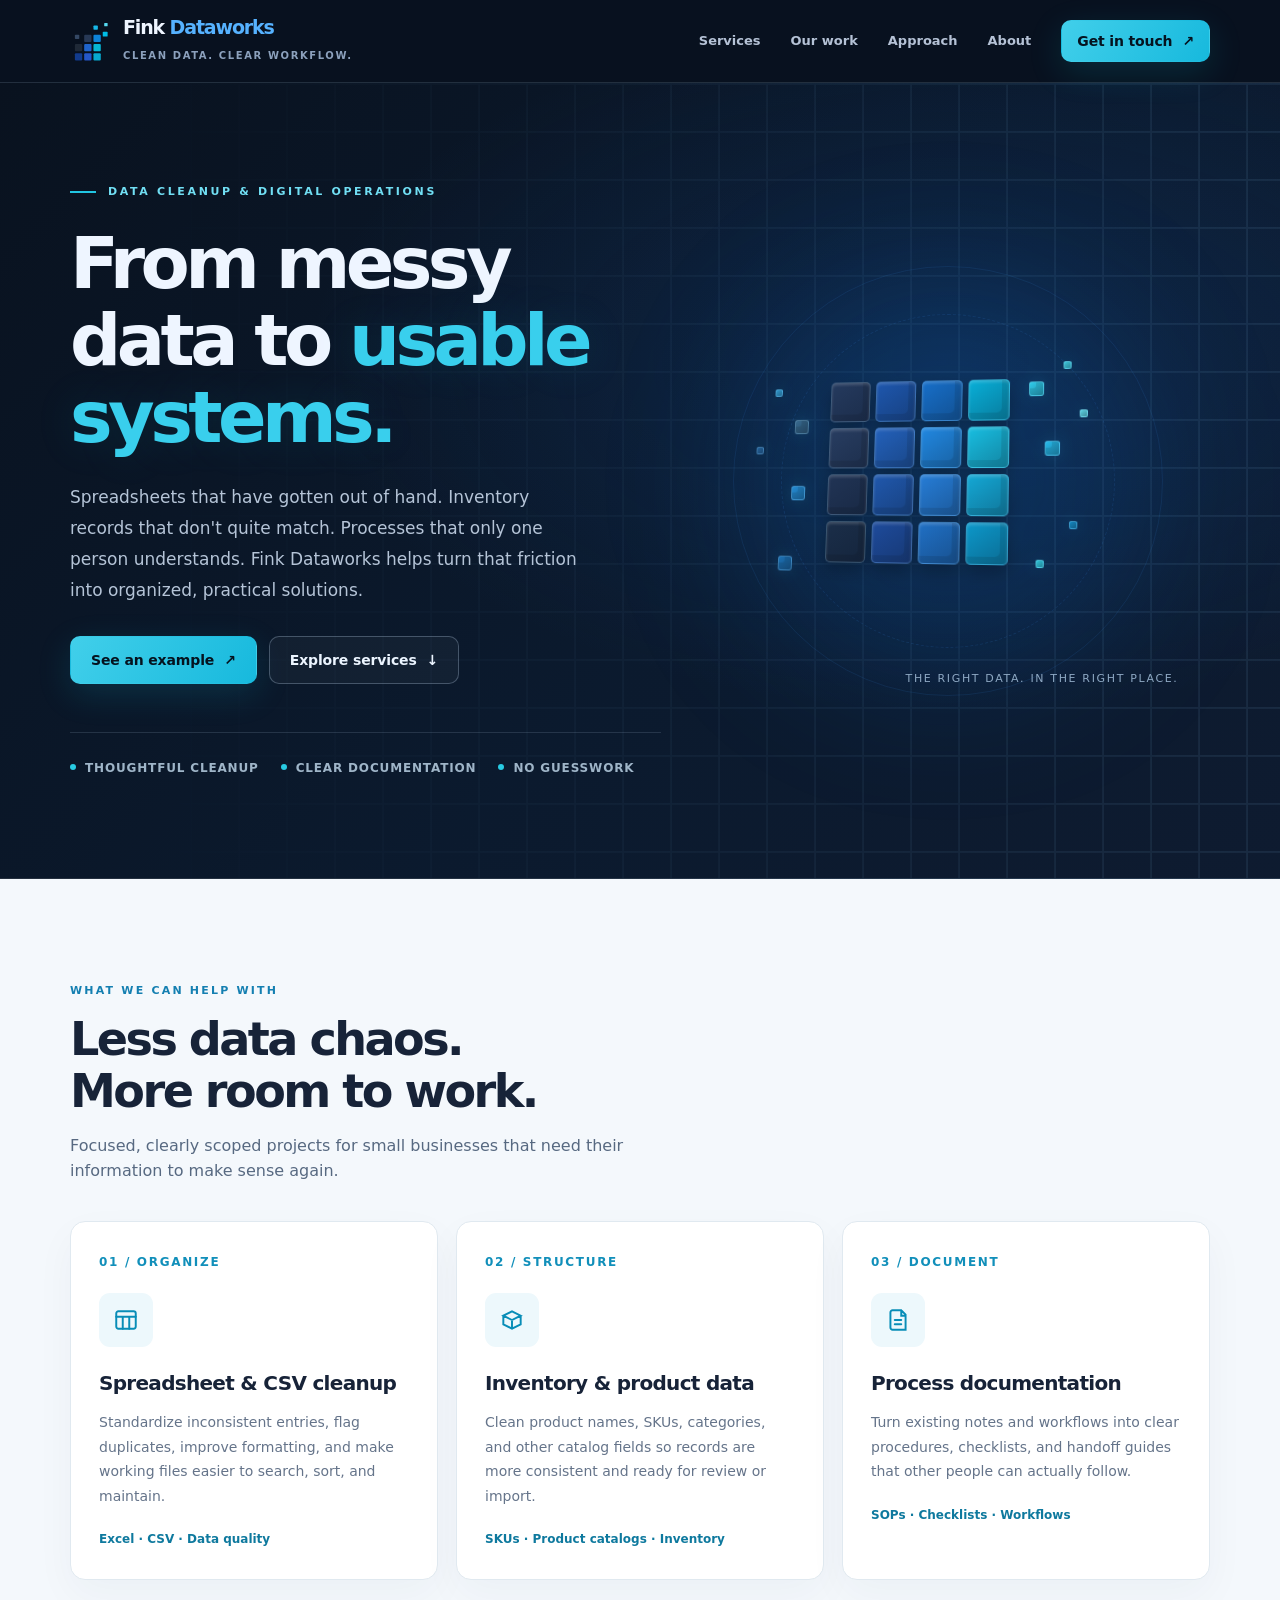
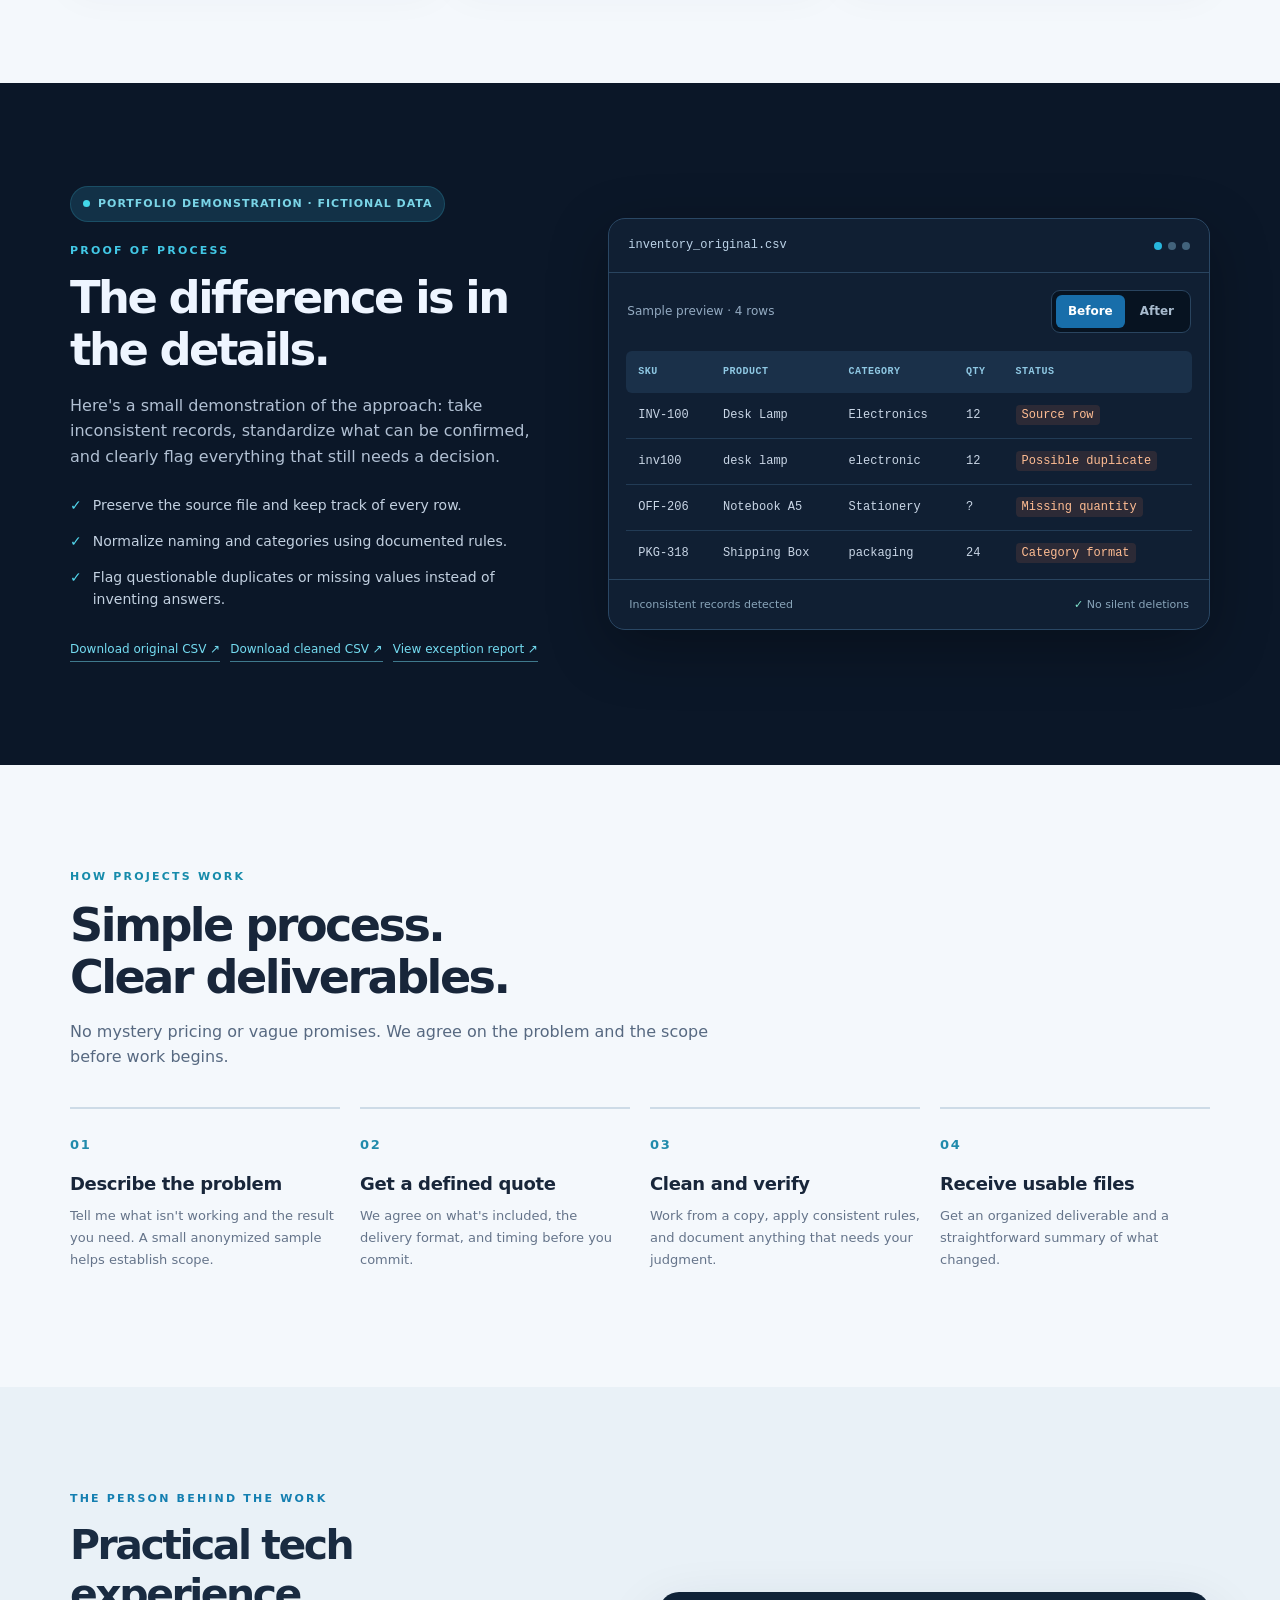
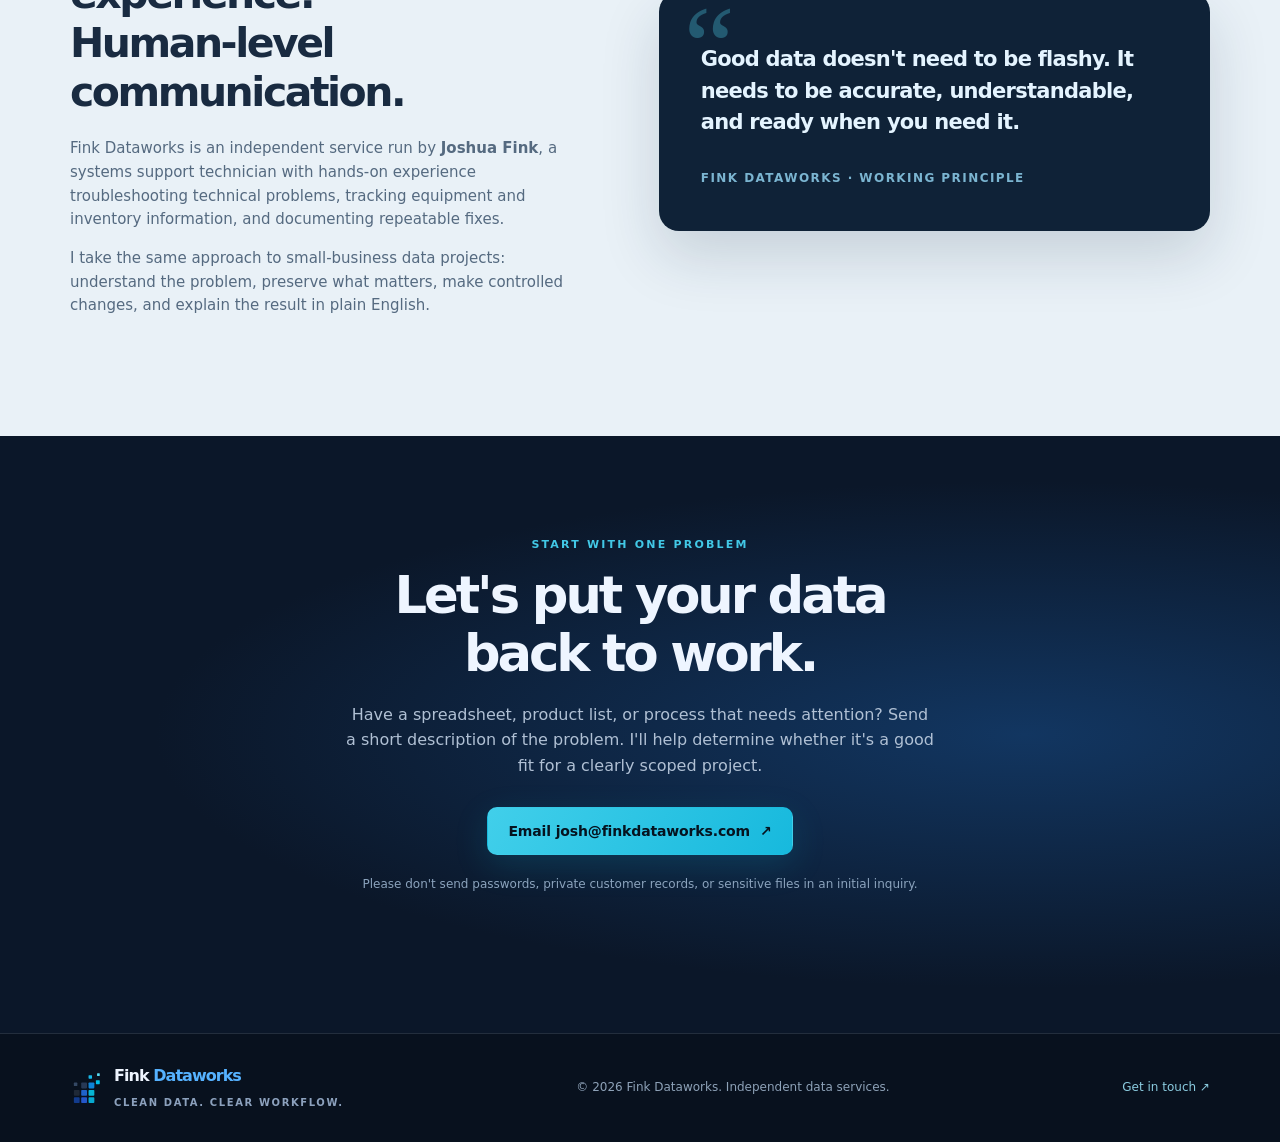
==== index.html @ ffed11e1 "Add files via upload" ====
<!doctype html>
<html lang="en">
<head>
  <meta charset="utf-8">
  <meta name="viewport" content="width=device-width, initial-scale=1">
  <meta name="theme-color" content="#09121f">
  <meta name="description" content="Fink Dataworks helps small businesses clean spreadsheets, organize inventory data, and document reliable processes. Independent, practical data cleanup services.">
  <meta name="color-scheme" content="dark light">
  <meta property="og:type" content="website">
  <meta property="og:title" content="Fink Dataworks | Clean data. Clear workflow.">
  <meta property="og:description" content="Turning messy data into usable systems. Spreadsheet cleanup, inventory organization, and process documentation.">
  <meta property="og:url" content="https://finkdataworks.com/">
  <link rel="canonical" href="https://finkdataworks.com/">
  <link rel="icon" type="image/svg+xml" href="assets/favicon.svg">
  <link rel="stylesheet" href="assets/site.css">
  <title>Fink Dataworks | Data Cleanup &amp; Process Documentation</title>
</head>
<body>
  <a class="skip-link" href="#main">Skip to content</a>
  <header class="site-header">
    <div class="container nav-shell">
      <a class="brand" href="#home" aria-label="Fink Dataworks homepage">
        <img class="brand-mark" src="assets/logo-mark.svg" width="43" height="43" alt="">
        <span><span class="brand-word">Fink <span>Dataworks</span></span><br><span class="brand-caption">Clean data. Clear workflow.</span></span>
      </a>
      <nav class="desktop-nav" aria-label="Main navigation">
        <a href="#services">Services</a>
        <a href="#work">Our work</a>
        <a href="#approach">Approach</a>
        <a href="#about">About</a>
        <a class="btn btn-primary nav-btn" href="mailto:josh@finkdataworks.com?subject=Project%20inquiry%20%E2%80%94%20Fink%20Dataworks">Get in touch <span aria-hidden="true">↗</span></a>
      </nav>
      <button class="menu-btn" aria-label="Toggle navigation" aria-controls="mobile-nav" aria-expanded="false" data-menu-toggle>
        <svg viewBox="0 0 24 24" fill="none" stroke="currentColor" stroke-width="2" stroke-linecap="round" aria-hidden="true"><path d="M4 7h16M4 12h16M4 17h16"/></svg>
      </button>
    </div>
    <nav class="mobile-nav" id="mobile-nav" aria-label="Mobile navigation" data-menu>
      <a href="#services">Services</a><a href="#work">Our work</a><a href="#approach">Approach</a><a href="#about">About</a><a href="#contact">Contact</a>
    </nav>
  </header>
  <main id="main">
    <section id="home" class="hero" aria-labelledby="hero-heading">
      <div class="container hero-grid">
        <div class="hero-copy">
          <div class="eyebrow">Data cleanup &amp; digital operations</div>
          <h1 id="hero-heading">From messy data to <em>usable systems.</em></h1>
          <p>Spreadsheets that have gotten out of hand. Inventory records that don't quite match. Processes that only one person understands. Fink Dataworks helps turn that friction into organized, practical solutions.</p>
          <div class="hero-actions">
            <a href="#work" class="btn btn-primary">See an example <span aria-hidden="true">↗</span></a>
            <a href="#services" class="btn btn-outline">Explore services <span aria-hidden="true">↓</span></a>
          </div>
          <div class="trust-row" aria-label="Service focus"><span>Thoughtful cleanup</span><span>Clear documentation</span><span>No guesswork</span></div>
        </div>
        <div class="blocks-art" aria-hidden="true">
          <div class="orbital"></div>
          <div class="pixel-field" id="pixel-field"></div>
          <div class="visual-caption">The right data. In the right place.</div>
        </div>
      </div>
    </section>
    <section class="section services" id="services" aria-labelledby="services-title">
      <div class="container">
        <div class="section-head"><div class="overline">What we can help with</div><h2 id="services-title">Less data chaos.<br>More room to work.</h2><p>Focused, clearly scoped projects for small businesses that need their information to make sense again.</p></div>
        <div class="service-grid">
          <article class="service"><div class="service-no">01 / ORGANIZE</div><div class="service-icon" aria-hidden="true"><svg viewBox="0 0 24 24" fill="none" stroke="currentColor" stroke-width="1.8" stroke-linecap="round"><rect x="3" y="4" width="18" height="16" rx="2"/><path d="M3 9h18M9 9v11M15 9v11"/></svg></div><h3>Spreadsheet &amp; CSV cleanup</h3><p>Standardize inconsistent entries, flag duplicates, improve formatting, and make working files easier to search, sort, and maintain.</p><small>Excel · CSV · Data quality</small></article>
          <article class="service"><div class="service-no">02 / STRUCTURE</div><div class="service-icon" aria-hidden="true"><svg viewBox="0 0 24 24" fill="none" stroke="currentColor" stroke-width="1.8" stroke-linecap="round"><path d="m4 8 8-4 8 4-8 4-8-4ZM4 8v8l8 4 8-4V8M12 12v8"/></svg></div><h3>Inventory &amp; product data</h3><p>Clean product names, SKUs, categories, and other catalog fields so records are more consistent and ready for review or import.</p><small>SKUs · Product catalogs · Inventory</small></article>
          <article class="service"><div class="service-no">03 / DOCUMENT</div><div class="service-icon" aria-hidden="true"><svg viewBox="0 0 24 24" fill="none" stroke="currentColor" stroke-width="1.8" stroke-linecap="round"><path d="M7 3h8l4 4v14H7a2 2 0 0 1-2-2V5a2 2 0 0 1 2-2ZM15 3v5h4M9 12h6M9 16h6"/></svg></div><h3>Process documentation</h3><p>Turn existing notes and workflows into clear procedures, checklists, and handoff guides that other people can actually follow.</p><small>SOPs · Checklists · Workflows</small></article>
        </div>
      </div>
    </section>
    <section class="section work" id="work" aria-labelledby="work-title">
      <div class="container work-wrap">
        <div>
          <div class="case-note">Portfolio demonstration · Fictional data</div>
          <div class="overline">Proof of process</div>
          <h2 id="work-title">The difference is in the details.</h2>
          <p>Here's a small demonstration of the approach: take inconsistent records, standardize what can be confirmed, and clearly flag everything that still needs a decision.</p>
          <div class="work-steps">
            <div><b>✓</b><span>Preserve the source file and keep track of every row.</span></div>
            <div><b>✓</b><span>Normalize naming and categories using documented rules.</span></div>
            <div><b>✓</b><span>Flag questionable duplicates or missing values instead of inventing answers.</span></div>
          </div>
          <div class="case-actions">
            <a href="samples/inventory_original.csv" download>Download original CSV ↗</a>
            <a href="samples/inventory_cleaned.csv" download>Download cleaned CSV ↗</a>
            <a href="samples/inventory_exceptions.csv" download>View exception report ↗</a>
          </div>
        </div>
        <div class="data-window" aria-label="Interactive data cleanup example">
          <div class="data-topbar"><span class="file-name" data-sample-file>inventory_original.csv</span><span class="window-lights" aria-hidden="true"><i></i><i></i><i></i></span></div>
          <div class="data-toolbar"><span>Sample preview · 4 rows</span><div class="switch" role="group" aria-label="Show data before or after cleanup"><button type="button" aria-pressed="true" data-view="before">Before</button><button type="button" aria-pressed="false" data-view="after">After</button></div></div>
          <div class="table-scroll"><table class="sample-table"><thead><tr><th>SKU</th><th>Product</th><th>Category</th><th>Qty</th><th>Status</th></tr></thead><tbody data-sample-rows></tbody></table></div>
          <div class="data-foot"><span data-sample-summary>Inconsistent records detected</span><span><b>✓</b> No silent deletions</span></div>
        </div>
      </div>
    </section>
    <section class="section process" id="approach" aria-labelledby="approach-title">
      <div class="container"><div class="section-head"><div class="overline">How projects work</div><h2 id="approach-title">Simple process.<br>Clear deliverables.</h2><p>No mystery pricing or vague promises. We agree on the problem and the scope before work begins.</p></div>
        <div class="process-grid">
          <div class="step"><strong>01</strong><h3>Describe the problem</h3><p>Tell me what isn't working and the result you need. A small anonymized sample helps establish scope.</p></div>
          <div class="step"><strong>02</strong><h3>Get a defined quote</h3><p>We agree on what's included, the delivery format, and timing before you commit.</p></div>
          <div class="step"><strong>03</strong><h3>Clean and verify</h3><p>Work from a copy, apply consistent rules, and document anything that needs your judgment.</p></div>
          <div class="step"><strong>04</strong><h3>Receive usable files</h3><p>Get an organized deliverable and a straightforward summary of what changed.</p></div>
        </div>
      </div>
    </section>
    <section class="section about" id="about" aria-labelledby="about-title">
      <div class="container about-grid">
        <div><div class="overline">The person behind the work</div><h2 id="about-title">Practical tech experience.<br>Human-level communication.</h2><p>Fink Dataworks is an independent service run by <strong>Joshua Fink</strong>, a systems support technician with hands-on experience troubleshooting technical problems, tracking equipment and inventory information, and documenting repeatable fixes.</p><p>I take the same approach to small-business data projects: understand the problem, preserve what matters, make controlled changes, and explain the result in plain English.</p></div>
        <div class="quote-panel"><p>Good data doesn't need to be flashy. It needs to be accurate, understandable, and ready when you need it.</p><span>Fink Dataworks · Working principle</span></div>
      </div>
    </section>
    <section class="contact" id="contact" aria-labelledby="contact-title"><div class="container contact-box"><div class="overline">Start with one problem</div><h2 id="contact-title">Let's put your data<br>back to work.</h2><p>Have a spreadsheet, product list, or process that needs attention? Send a short description of the problem. I'll help determine whether it's a good fit for a clearly scoped project.</p><a class="btn btn-primary" href="mailto:josh@finkdataworks.com?subject=Project%20inquiry%20%E2%80%94%20Fink%20Dataworks">Email josh@finkdataworks.com <span aria-hidden="true">↗</span></a><p class="tiny">Please don't send passwords, private customer records, or sensitive files in an initial inquiry.</p></div></section>
  </main>
  <footer class="footer"><div class="container footer-inner"><a class="brand" href="#home"><img class="brand-mark" src="assets/logo-mark.svg" alt="" width="34" height="34"><span><span class="brand-word">Fink <span>Dataworks</span></span><br><span class="brand-caption">Clean data. Clear workflow.</span></span></a><p>© <span id="year">2026</span> Fink Dataworks. Independent data services.</p><p><a href="mailto:josh@finkdataworks.com">Get in touch ↗</a></p></div></footer>
  <script src="assets/main.js" defer></script>
</body>
</html>
---- assets/site.css ----
:root{color-scheme:dark;--ink:#eef5ff;--muted:#a9b8cd;--soft:#7f91ab;--dark:#09121f;--navy:#0f172a;--navy2:#12213a;--card:#101d30;--line:rgba(172,198,225,.16);--blue:#347cf5;--cyan:#21c5e2;--shine:#86eaff;--white:#fff;--max:1140px;font-family:Inter,ui-sans-serif,system-ui,-apple-system,BlinkMacSystemFont,"Segoe UI",sans-serif;font-synthesis:none}
*{box-sizing:border-box}html{scroll-behavior:smooth}body{margin:0;background:#0a1321;color:var(--ink);line-height:1.58;-webkit-font-smoothing:antialiased}::selection{color:#07121d;background:#5bdeee}a{color:inherit}button,a{ -webkit-tap-highlight-color:transparent}a:focus-visible,button:focus-visible,summary:focus-visible{outline:3px solid var(--cyan);outline-offset:4px}img{max-width:100%;height:auto}button{font:inherit}.container{width:min(var(--max),calc(100% - 48px));margin-inline:auto}.skip-link{position:absolute;top:-100px;left:12px;background:#fff;color:#07121d;padding:12px 18px;z-index:30}.skip-link:focus{top:12px}.site-header{position:sticky;top:0;z-index:20;background:rgba(9,18,31,.88);backdrop-filter:blur(20px);border-bottom:1px solid var(--line)}.nav-shell{display:flex;align-items:center;justify-content:space-between;min-height:82px;gap:24px}.brand{display:inline-flex;align-items:center;gap:10px;text-decoration:none;white-space:nowrap}.brand-mark{width:43px;height:43px}.brand-word{font-size:19px;font-weight:800;letter-spacing:-.06em;line-height:1.05}.brand-word span{color:#56b2ff}.brand-caption{font-size:10px;letter-spacing:.16em;text-transform:uppercase;color:#8ca1bd;font-weight:650}.desktop-nav{display:flex;gap:30px;align-items:center}.desktop-nav a:not(.btn){color:#b5c2d6;text-decoration:none;font-size:13px;font-weight:600;transition:color .2s}.desktop-nav a:not(.btn):hover{color:#fff}.btn{display:inline-flex;align-items:center;justify-content:center;gap:10px;min-height:48px;padding:12px 20px;border:1px solid transparent;border-radius:10px;text-decoration:none;font-weight:750;font-size:14px;letter-spacing:-.01em;transition:transform .2s,box-shadow .2s,background .2s;cursor:pointer}.btn:hover{transform:translateY(-2px)}.btn-primary{color:#05131f;background:linear-gradient(120deg,#41cfea,#17b9dd);box-shadow:0 10px 34px rgba(11,195,228,.15)}.btn-primary:hover{box-shadow:0 12px 42px rgba(11,195,228,.28)}.btn-outline{border-color:rgba(187,208,233,.3);background:rgba(255,255,255,.035);color:#ecf5ff}.btn-outline:hover{background:rgba(255,255,255,.08)}.nav-btn{min-height:41px;padding:9px 15px}.menu-btn,.mobile-nav{display:none}.hero{overflow:hidden;position:relative;background:radial-gradient(ellipse at 75% 35%,rgba(21,73,140,.28),transparent 48%),linear-gradient(135deg,#09121f,#0b1a2e 58%,#0e1b30);border-bottom:1px solid var(--line)}.hero:before{content:"";position:absolute;inset:0;opacity:.13;background-image:linear-gradient(90deg,transparent 96%,#6a9bbf 97%),linear-gradient(0deg,transparent 96%,#6a9bbf 97%);background-size:48px 48px;mask-image:linear-gradient(90deg,transparent 10%,black 100%);pointer-events:none}.hero-grid{display:grid;grid-template-columns:1.06fr .94fr;gap:24px;align-items:center;min-height:640px;padding-block:100px 100px}.hero-copy{z-index:2}.eyebrow{color:#71dff4;text-transform:uppercase;font-size:11px;font-weight:800;letter-spacing:.24em;display:flex;align-items:center;gap:12px}.eyebrow:before{content:"";width:26px;height:2px;background:var(--cyan)}h1,h2,h3,p{margin-top:0}h1{font-size:clamp(3.3rem,5.6vw,5.8rem);line-height:1.07;letter-spacing:-.064em;margin:25px 0 27px;font-weight:800}h1 em{font-style:normal;color:#39cfed;text-shadow:0 0 45px rgba(33,197,226,.13)}.hero-copy>p{max-width:510px;font-size:17px;color:#b5c4d7;line-height:1.82;margin-bottom:30px}.hero-actions{display:flex;flex-wrap:wrap;gap:12px}.trust-row{display:flex;gap:22px;flex-wrap:wrap;margin-top:48px;padding-top:26px;border-top:1px solid var(--line);font-size:12px;letter-spacing:.07em;color:#9fb5c8;text-transform:uppercase;font-weight:700}.trust-row span:before{content:"";display:inline-block;width:6px;height:6px;background:#28cbe3;border-radius:50%;margin-right:9px;vertical-align:2px}.blocks-art{min-height:440px;position:relative;display:flex;justify-content:center;align-items:center;isolation:isolate}.blocks-art:before{content:"";position:absolute;width:78%;aspect-ratio:1;filter:blur(70px);background:rgba(9,118,228,.16);border-radius:50%}.orbital{position:absolute;width:82%;aspect-ratio:1;border:1px solid rgba(59,144,232,.11);border-radius:50%}.orbital:after{content:"";position:absolute;inset:11%;border:1px dashed rgba(59,144,232,.14);border-radius:50%}.pixel-field{position:relative;width:min(460px,100%);height:365px;transform:perspective(850px) rotateY(-10deg) rotateX(7deg)}.pixel{position:absolute;width:var(--w,36px);height:var(--w,36px);left:var(--x);top:var(--y);border-radius:5px;background:linear-gradient(145deg,var(--c),color-mix(in srgb,var(--c),#071325 33%));border:1px solid rgba(170,223,255,.23);box-shadow:inset 0 2px 3px rgba(255,255,255,.17),0 8px 16px rgba(0,0,0,.24);animation:arrive var(--dur,1.9s) cubic-bezier(.19,.85,.29,1) both;animation-delay:var(--delay,0s)}.pixel:after{content:"";position:absolute;inset:0;border-radius:inherit;box-shadow:inset -7px -7px 0 rgba(0,0,0,.1)}.pixel.is-small{--w:15px;border-radius:3px;box-shadow:0 0 15px rgba(42,196,245,.15)}.pixel.is-tiny{--w:8px;border-radius:2px;box-shadow:0 0 15px rgba(42,196,245,.14)}@keyframes arrive{0%{opacity:0;transform:translate(var(--dx,-110px),var(--dy,75px)) rotate(-24deg) scale(.45)}70%{opacity:1}100%{opacity:1;transform:translate(0,0) rotate(0) scale(1)}}.visual-caption{position:absolute;bottom:13px;right:6%;color:#8ea8c3;font-size:11px;letter-spacing:.15em;text-transform:uppercase}.scroll-hint{position:absolute;bottom:27px;left:50%;transform:translateX(-50%);color:#7a8da5;font-size:11px;letter-spacing:.16em;text-transform:uppercase}.section{padding:103px 0}.section-head{max-width:670px;margin-bottom:38px}.overline{text-transform:uppercase;letter-spacing:.2em;font-size:11px;font-weight:800;color:#42c8e6;margin-bottom:13px}.section-head h2{font-size:clamp(2rem,3.6vw,3.35rem);letter-spacing:-.055em;line-height:1.13;margin-bottom:16px}.section-head>p{color:#abbacf;font-size:16px;max-width:640px}.services{background:#f4f8fc;color:#172338}.services .overline,.about .overline{color:#147fb1}.services .section-head p{color:#576981}.service-grid{display:grid;grid-template-columns:repeat(3,1fr);gap:18px}.service{background:#fff;border:1px solid #e0e9f0;border-radius:15px;padding:31px 28px 30px;box-shadow:0 15px 40px rgba(13,41,72,.04);transition:transform .22s,box-shadow .22s}.service:hover{transform:translateY(-5px);box-shadow:0 21px 47px rgba(13,41,72,.11)}.service-no{font-size:12px;font-weight:800;color:#118fba;letter-spacing:.14em}.service-icon{display:grid;place-items:center;width:54px;height:54px;border-radius:11px;background:#edf8fc;margin:21px 0 24px;color:#088db7}.service-icon svg{width:26px;height:26px}.service h3{font-size:20px;line-height:1.25;margin-bottom:14px;letter-spacing:-.035em}.service p{font-size:14px;color:#65748a;line-height:1.75;margin-bottom:0}.service small{display:block;padding-top:22px;color:#0e799e;font-size:12px;font-weight:800}.work{background:#0b1728}.work-wrap{display:grid;grid-template-columns:.9fr 1.1fr;gap:46px;align-items:center}.case-note{display:inline-flex;gap:8px;align-items:center;border-radius:30px;background:#123147;border:1px solid rgba(61,207,237,.18);color:#7ad5e7;font-size:11px;font-weight:750;letter-spacing:.09em;text-transform:uppercase;padding:8px 12px;margin-bottom:20px}.case-note:before{content:"";display:block;width:7px;height:7px;border-radius:50%;background:#42d7e9}.work h2{font-size:clamp(2.25rem,3.5vw,3.45rem);letter-spacing:-.055em;line-height:1.15;margin-bottom:18px}.work p{color:#b1c0d3}.work-steps{display:flex;flex-direction:column;gap:14px;margin:25px 0 30px}.work-steps div{display:flex;align-items:flex-start;gap:11px;font-size:14px;color:#c2d0e0}.work-steps b{color:#52d7ed}.case-actions{display:flex;gap:10px;flex-wrap:wrap}.case-actions a{font-size:12px;color:#74dcf1;text-decoration:none;border-bottom:1px solid rgba(116,220,241,.5);padding-bottom:2px}.case-actions a:hover{color:#fff}.data-window{border:1px solid #2a4764;border-radius:17px;background:#101f33;box-shadow:0 18px 60px rgba(0,0,0,.3);overflow:hidden}.data-topbar{display:flex;align-items:center;justify-content:space-between;padding:17px 19px;border-bottom:1px solid #29445f;gap:10px}.file-name{font-family:ui-monospace,SFMono-Regular,Menlo,monospace;color:#bdd4e9;font-size:12px}.window-lights{display:flex;gap:6px}.window-lights i{width:8px;height:8px;border-radius:50%;background:#42637c}.window-lights i:first-child{background:#27b6dd}.data-toolbar{display:flex;justify-content:space-between;align-items:center;gap:10px;padding:17px 18px 6px}.data-toolbar span{font-size:12px;color:#94abc2}.switch{display:flex;background:#071321;padding:4px;border-radius:9px;border:1px solid #29445f;gap:3px}.switch button{background:transparent;color:#a8bbce;border:0;padding:7px 12px;border-radius:6px;cursor:pointer;font-size:12px;font-weight:700}.switch button[aria-pressed="true"]{background:#186eaa;color:#fff}.table-scroll{overflow-x:auto;padding:12px 17px 3px}.sample-table{border-collapse:collapse;width:100%;min-width:460px;font-size:12px;font-family:ui-monospace,SFMono-Regular,Menlo,monospace}.sample-table th{text-align:left;background:#1a3049;color:#8fc8e3;text-transform:uppercase;letter-spacing:.05em;font-size:10px;font-weight:800;padding:13px 12px}.sample-table th:first-child{border-radius:6px 0 0 6px}.sample-table th:last-child{border-radius:0 6px 6px 0}.sample-table td{border-bottom:1px solid #223b55;padding:13px 12px;color:#c9d6e6;white-space:nowrap}.sample-table tr:last-child td{border-bottom:0}.pill-bad{color:#ffbd93;background:rgba(247,127,75,.12);border-radius:4px;padding:3px 6px}.pill-good{color:#84e6c0;background:rgba(27,193,145,.11);border-radius:4px;padding:3px 6px}.data-foot{display:flex;gap:15px;flex-wrap:wrap;justify-content:space-between;border-top:1px solid #29445f;padding:16px 20px;color:#89a5ba;font-size:11px}.data-foot b{color:#80e4ce}.process{background:#f4f8fc;color:#18263a}.process .overline{color:#168bab}.process .section-head p{color:#576981}.process-grid{display:grid;grid-template-columns:repeat(4,1fr);gap:20px}.step{border-top:2px solid #cddbe7;padding-top:22px}.step strong{color:#208bac;font-size:13px;letter-spacing:.14em}.step h3{font-size:18px;margin:13px 0 7px;letter-spacing:-.02em}.step p{font-size:13px;color:#65748a;line-height:1.7}.about{background:#e9f1f7;color:#192b41}.about-grid{display:grid;grid-template-columns:.96fr 1.04fr;gap:80px;align-items:center}.about h2{font-size:clamp(2.1rem,3.2vw,3.25rem);letter-spacing:-.06em;line-height:1.2;margin-bottom:20px}.about p{color:#556a80;font-size:15px}.quote-panel{background:#0f2237;padding:42px;border-radius:20px;color:#f5faff;position:relative;box-shadow:0 25px 60px rgba(20,45,70,.16)}.quote-panel:before{content:'“';position:absolute;top:-36px;left:25px;font-size:115px;color:#4fd0ea;opacity:.32;font-family:Georgia,serif}.quote-panel p{font-size:21px;color:#e4f4ff;letter-spacing:-.035em;line-height:1.5;font-weight:650;margin:10px 0 25px}.quote-panel span{font-size:12px;color:#7bb5d1;text-transform:uppercase;letter-spacing:.12em;font-weight:750}.contact{background:radial-gradient(ellipse at 80% 50%,#123661,#0b1729 60%);padding:100px 0 110px}.contact-box{text-align:center;max-width:730px;margin-inline:auto}.contact h2{font-size:clamp(2.5rem,4vw,4.1rem);letter-spacing:-.06em;line-height:1.12;margin:14px 0 20px}.contact p{color:#b0c0d4;max-width:590px;margin:0 auto 29px}.contact .tiny{margin-top:20px;color:#8ba3bd;font-size:12px}.footer{border-top:1px solid var(--line);background:#08111e}.footer-inner{display:flex;align-items:center;justify-content:space-between;gap:20px;min-height:108px}.footer .brand-word{font-size:16px}.footer .brand-mark{width:34px;height:34px}.footer p{font-size:12px;color:#8ea2b8;margin:0}.footer a:not(.brand){color:#8bcce0;text-decoration:none}.footer a:not(.brand):hover{text-decoration:underline}@media(max-width:980px){.hero-grid{grid-template-columns:1fr;min-height:auto;padding-block:78px 60px}.hero-copy{max-width:750px}.blocks-art{min-height:350px}.pixel-field{transform:scale(.82) perspective(850px) rotateY(-10deg) rotateX(7deg)}.scroll-hint{display:none}.work-wrap,.about-grid{gap:30px}.service-grid{gap:12px}.service{padding:25px 19px}.process-grid{gap:14px}}@media(max-width:720px){.container{width:min(var(--max),calc(100% - 36px))}.nav-shell{min-height:70px}.desktop-nav{display:none}.menu-btn{display:inline-flex;align-items:center;justify-content:center;background:#132943;color:#e7f5ff;border:1px solid #28415a;border-radius:8px;width:42px;height:42px;cursor:pointer}.menu-btn svg{width:20px;height:20px}.mobile-nav{display:none;padding:0 18px 16px;background:#0b192b}.mobile-nav.open{display:flex;flex-direction:column}.mobile-nav a{padding:13px 10px;border-bottom:1px solid rgba(255,255,255,.07);font-weight:650;text-decoration:none;color:#cbd9e8}.hero-grid{padding:70px 0 20px;gap:0}.hero-copy>p{font-size:15px}.hero-actions .btn{min-width:0}.blocks-art{min-height:300px;overflow:hidden}.pixel-field{transform:scale(.67) perspective(850px) rotateY(-10deg) rotateX(7deg);min-width:460px}.trust-row{gap:11px;font-size:10px;margin-top:35px}.section{padding:75px 0}.section-head{margin-bottom:28px}.service-grid,.work-wrap,.about-grid,.process-grid{grid-template-columns:1fr}.service{padding:27px}.process-grid{gap:10px}.step{padding:19px 0 0}.about-grid{gap:28px}.quote-panel{padding:32px}.data-window{max-width:100%}.contact{padding:75px 0}.footer-inner{padding:25px 0;align-items:flex-start;flex-direction:column;gap:16px;min-height:0}.data-foot{gap:8px}.data-toolbar{flex-wrap:wrap}}@media(prefers-reduced-motion:reduce){html{scroll-behavior:auto}*,*:before,*:after{animation-duration:.01ms!important;animation-iteration-count:1!important;transition-duration:.01ms!important}.pixel{animation:none!important}}
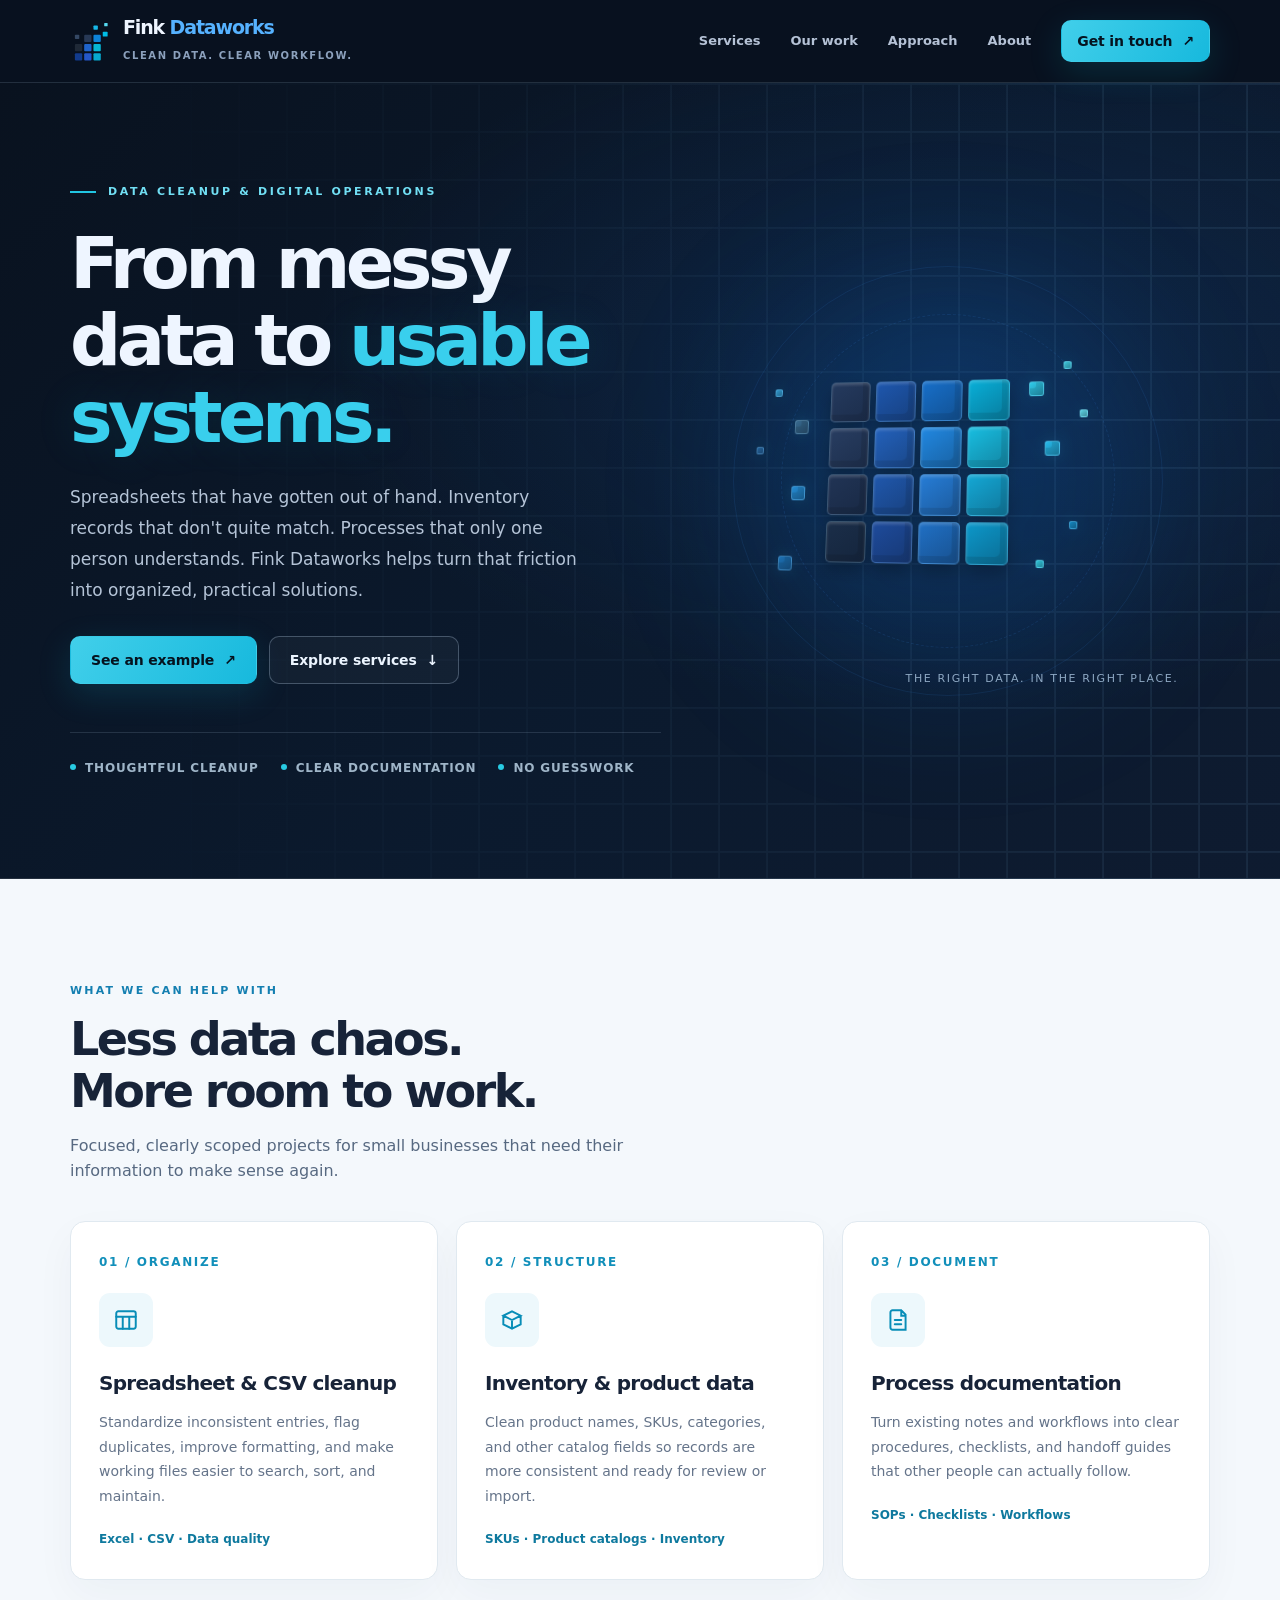
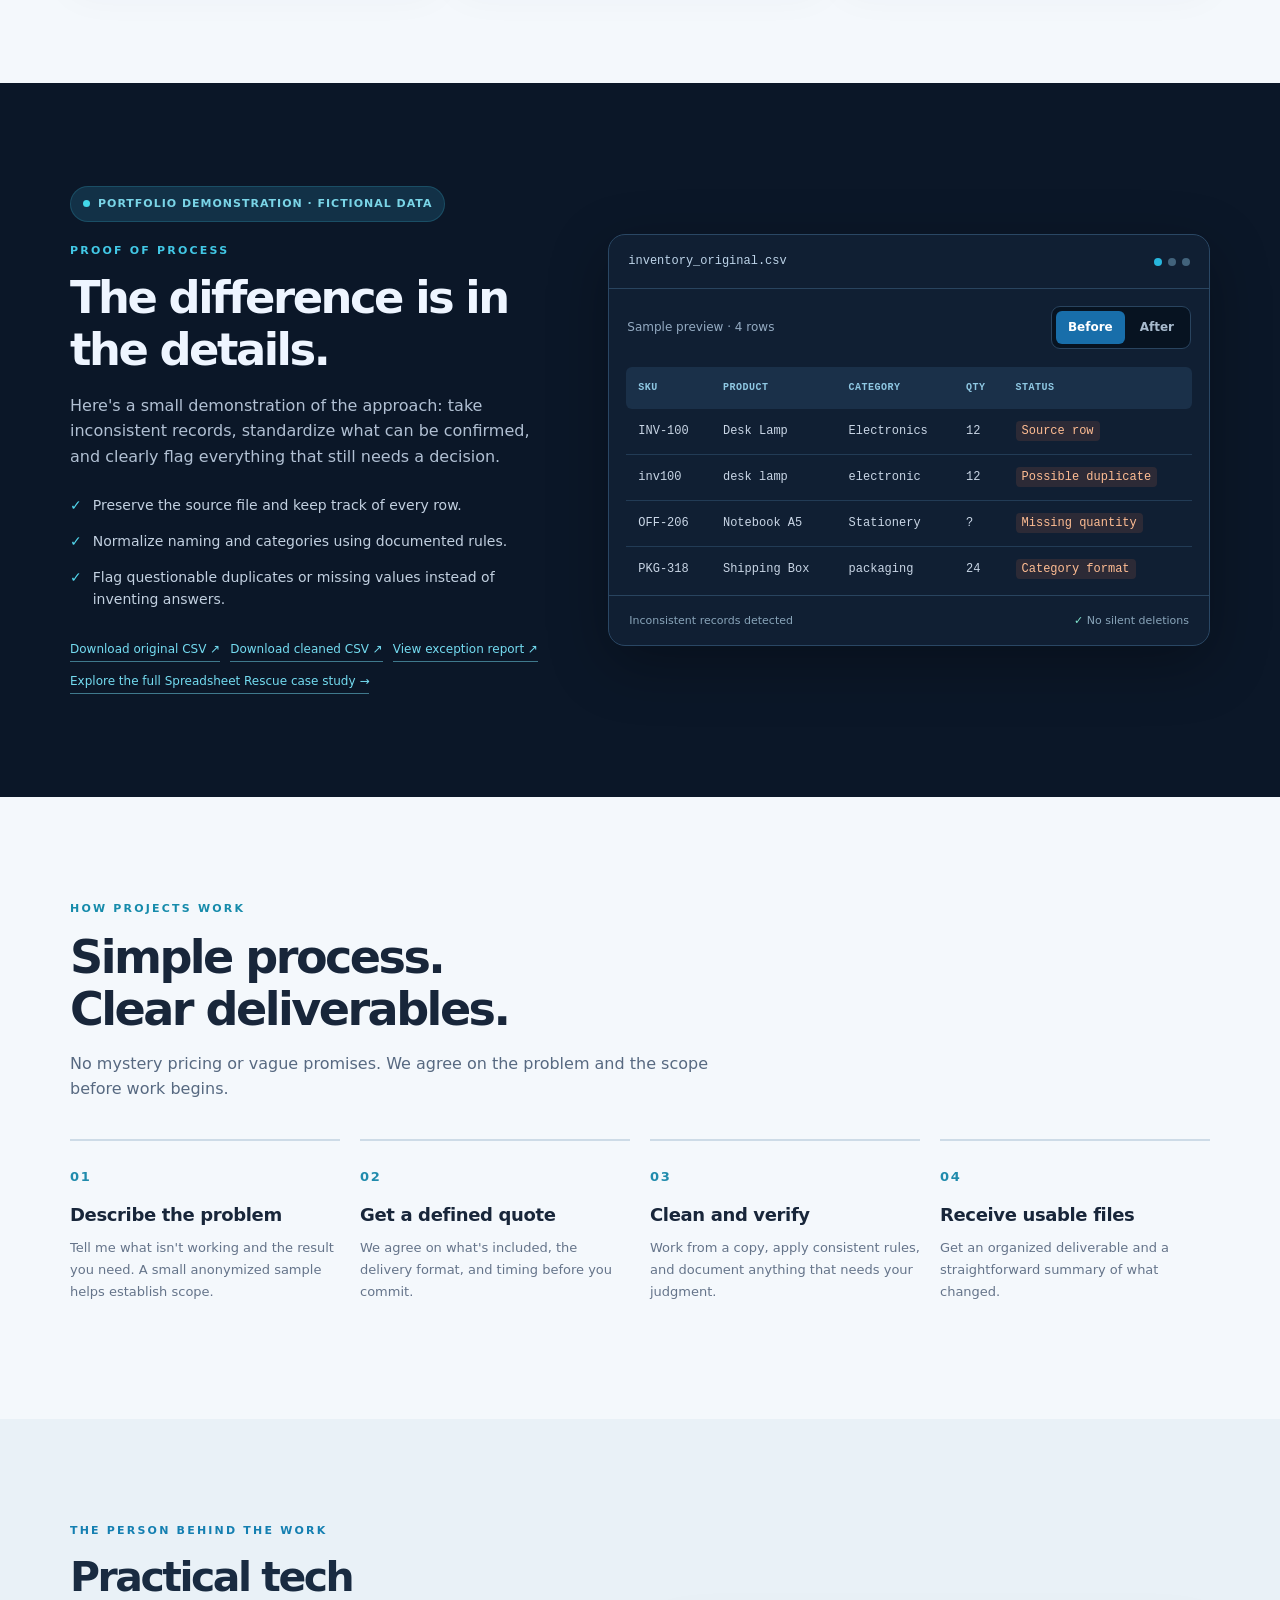
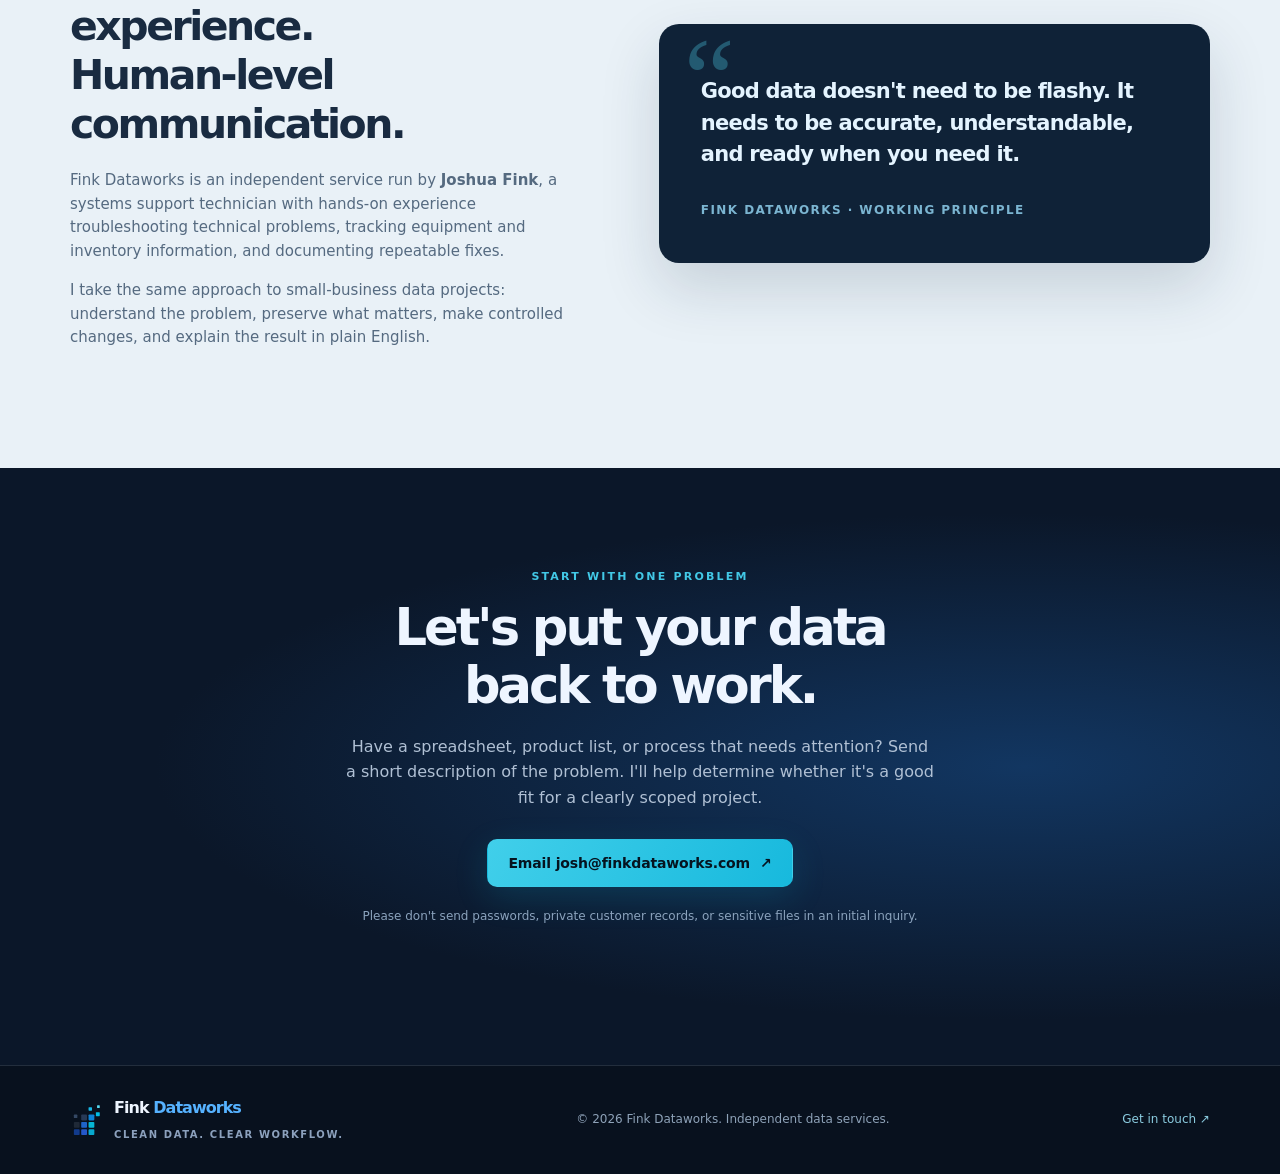
==== commit d5f61576: "Add link to full Spreadsheet Rescue case study" ====
--- a/index.html
+++ b/index.html
@@ -84,6 +84,7 @@
             <a href="samples/inventory_original.csv" download>Download original CSV ↗</a>
             <a href="samples/inventory_cleaned.csv" download>Download cleaned CSV ↗</a>
             <a href="samples/inventory_exceptions.csv" download>View exception report ↗</a>
+            <a href="/spreadsheet-rescue/">Explore the full Spreadsheet Rescue case study →</a>
           </div>
         </div>
         <div class="data-window" aria-label="Interactive data cleanup example">
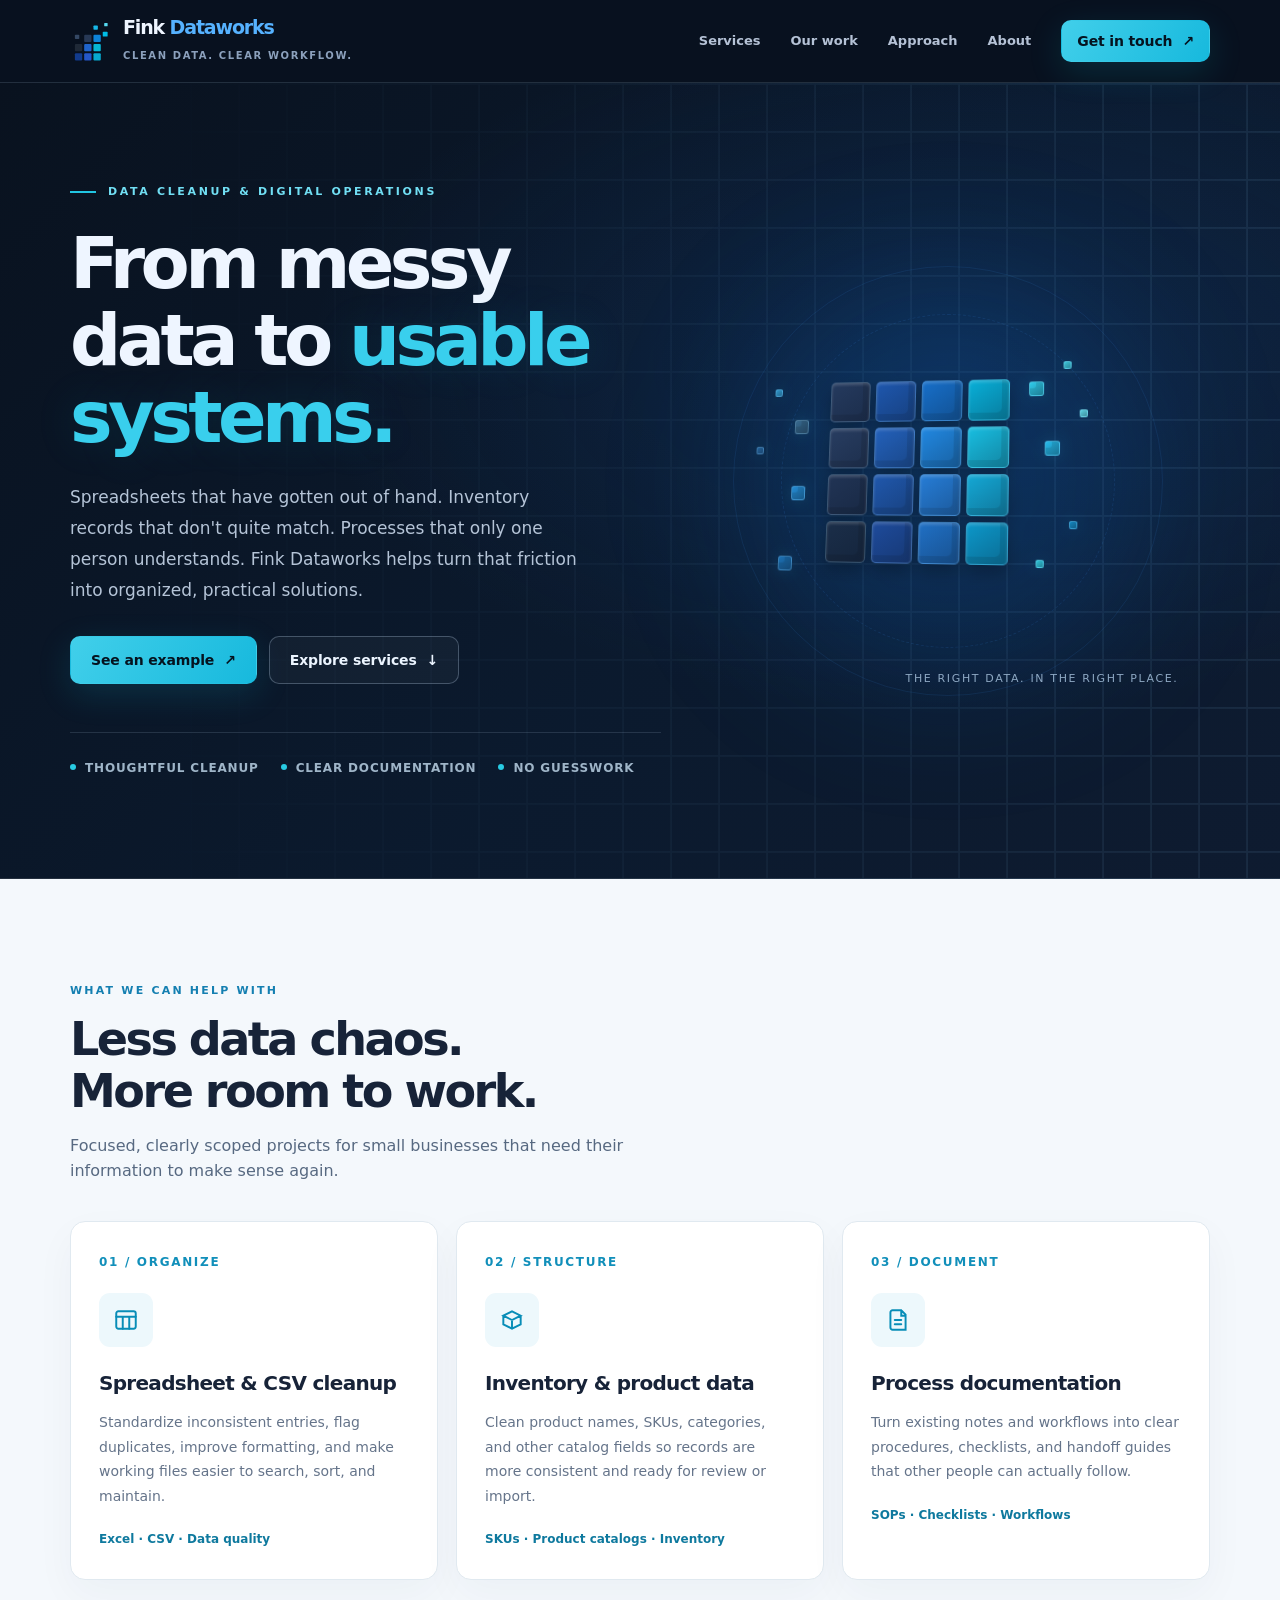
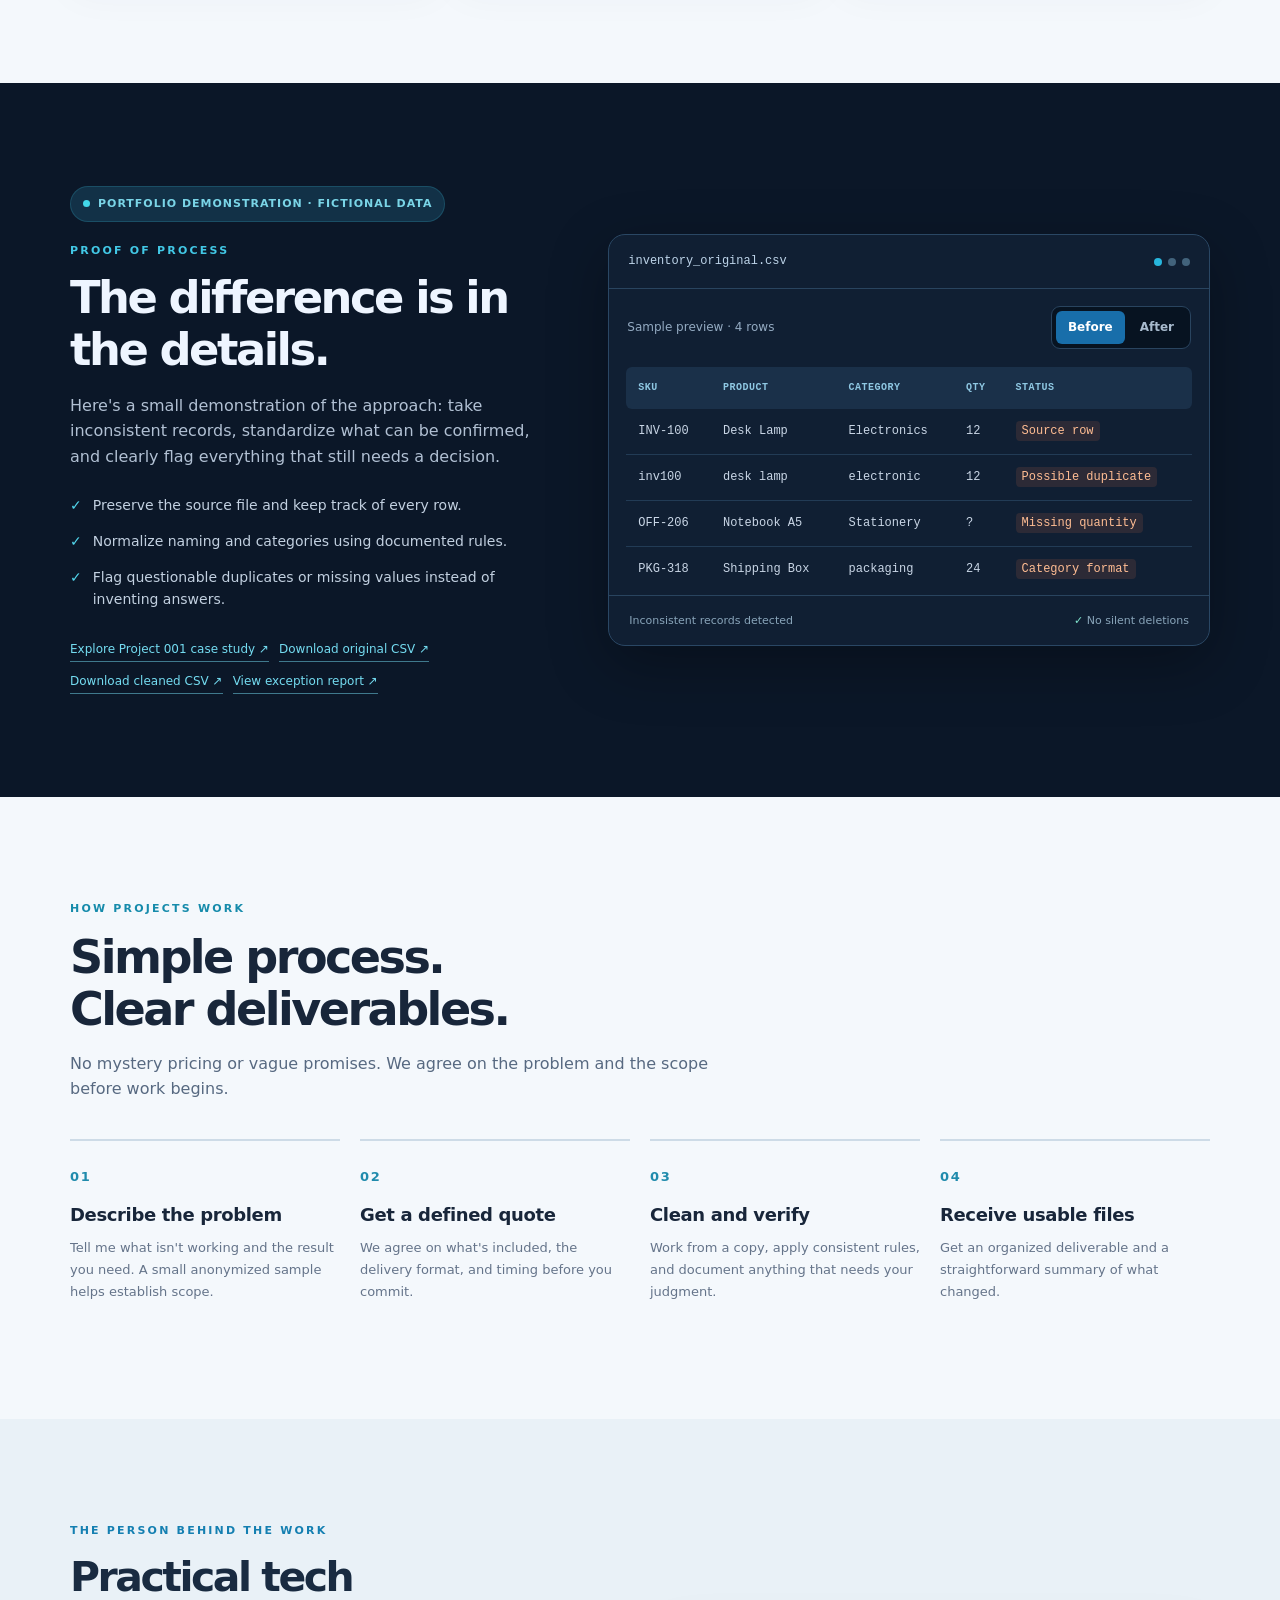
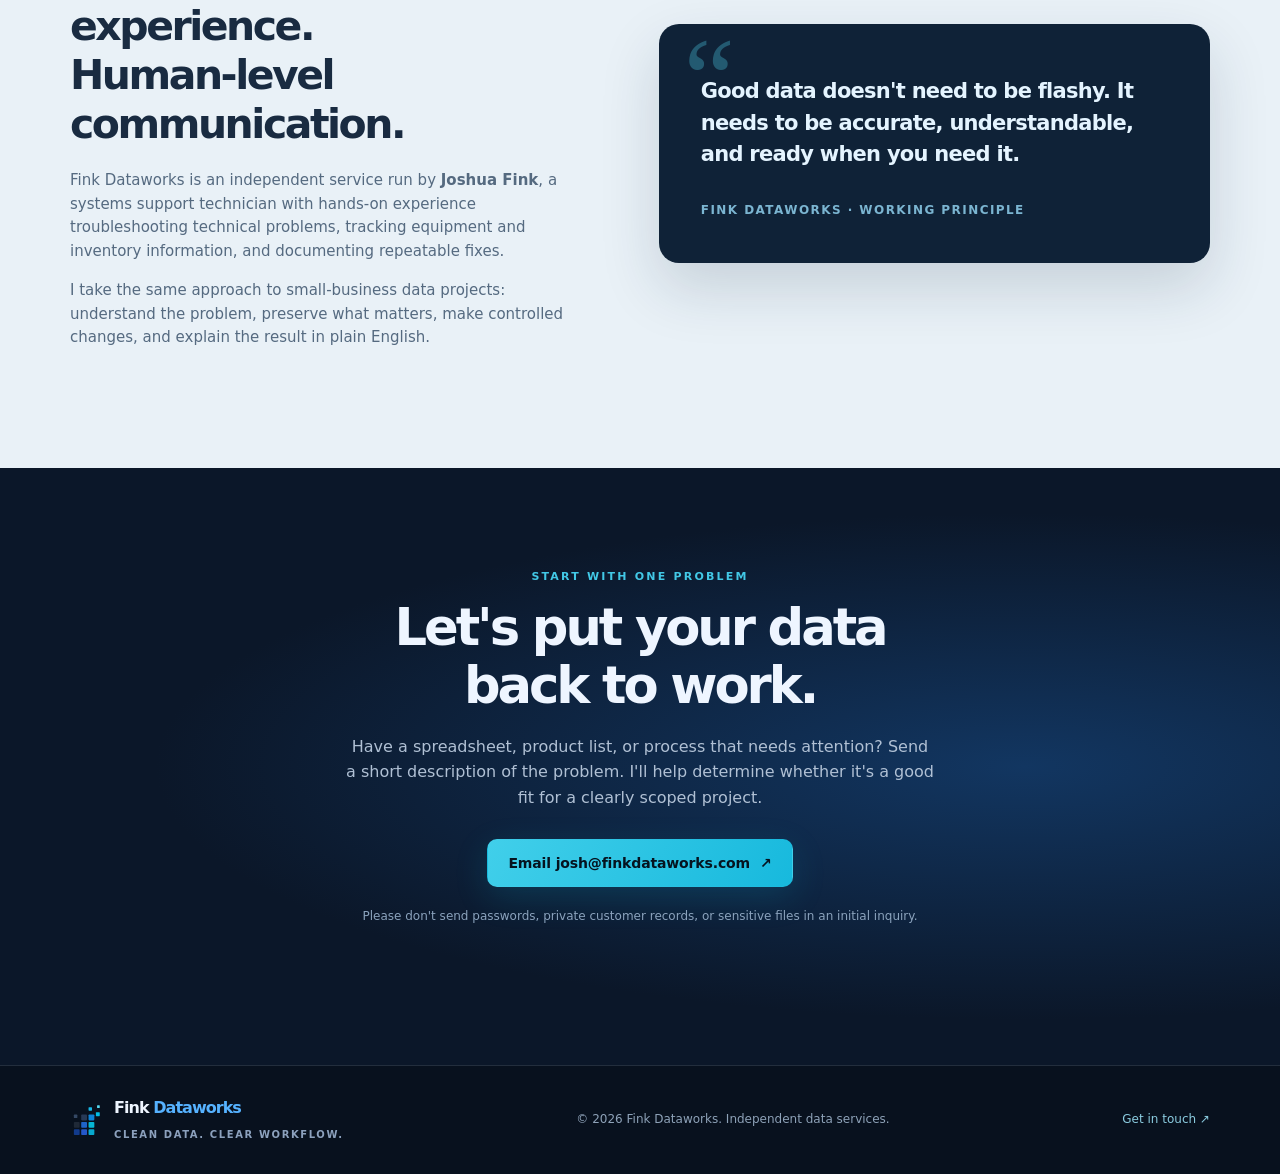
==== commit 4582479c: "Add files via upload" ====
--- a/index.html
+++ b/index.html
@@ -81,10 +81,10 @@
             <div><b>✓</b><span>Flag questionable duplicates or missing values instead of inventing answers.</span></div>
           </div>
           <div class="case-actions">
+            <a href="projects/industrial-inventory-rescue.html">Explore Project 001 case study ↗</a>
             <a href="samples/inventory_original.csv" download>Download original CSV ↗</a>
             <a href="samples/inventory_cleaned.csv" download>Download cleaned CSV ↗</a>
             <a href="samples/inventory_exceptions.csv" download>View exception report ↗</a>
-            <a href="/spreadsheet-rescue/">Explore the full Spreadsheet Rescue case study →</a>
           </div>
         </div>
         <div class="data-window" aria-label="Interactive data cleanup example">
